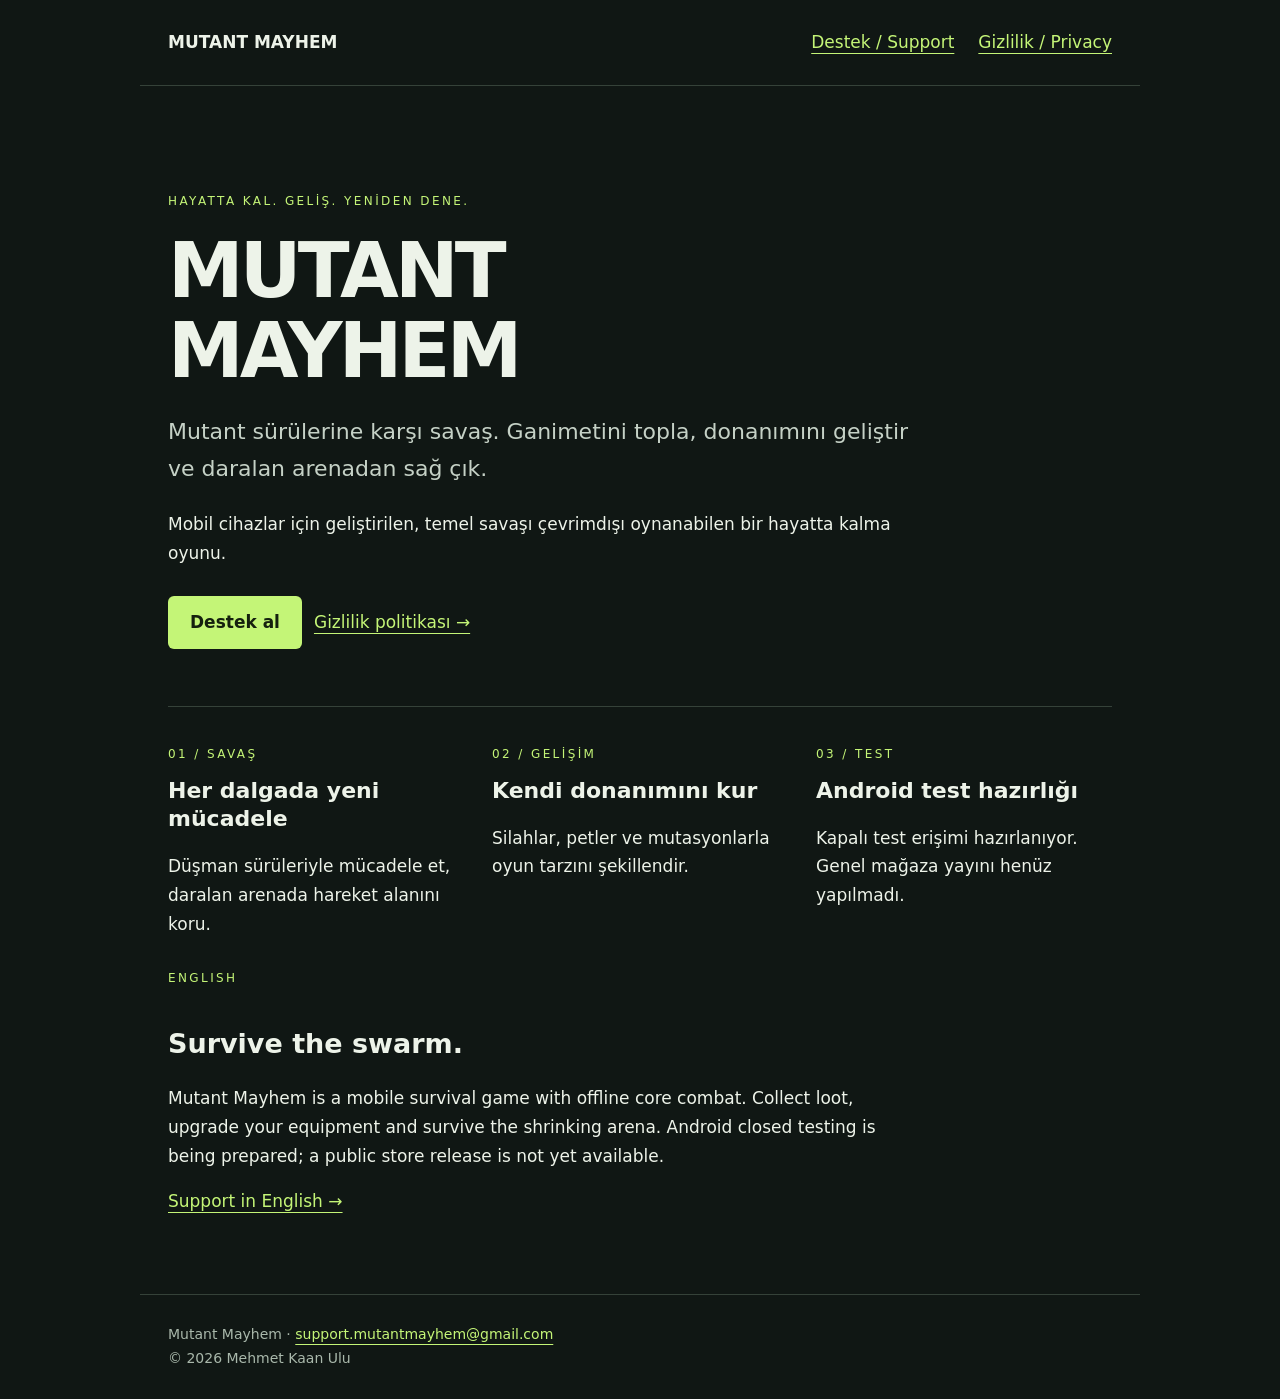
==== index.html @ 4e713e4d "Publish Mutant Mayhem support and privacy website" ====
<!doctype html><html lang="tr"><head><meta charset="utf-8"><meta name="viewport" content="width=device-width,initial-scale=1"><meta name="referrer" content="no-referrer"><meta http-equiv="Content-Security-Policy" content="default-src 'none'; style-src 'self'; img-src 'self'; base-uri 'none'; form-action 'none'"><meta name="description" content="Mutant Mayhem resmi oyun, destek ve gizlilik sitesi."><title>Ana sayfa · Mutant Mayhem</title><link rel="stylesheet" href="site.css"></head><body><nav aria-label="Ana menü"><a href="index.html">MUTANT MAYHEM</a><a href="support.html">Destek / Support</a><a href="privacy.html">Gizlilik / Privacy</a></nav><main><div class="hero"><p class="eyebrow">Hayatta kal. Geliş. Yeniden dene.</p><h1>MUTANT<br>MAYHEM</h1><p class="lead">Mutant sürülerine karşı savaş. Ganimetini topla, donanımını geliştir ve daralan arenadan sağ çık.</p><p>Mobil cihazlar için geliştirilen, temel savaşı çevrimdışı oynanabilen bir hayatta kalma oyunu.</p><a class="button" href="support.html">Destek al</a><a href="privacy.html">Gizlilik politikası →</a></div><div class="grid"><div><p class="eyebrow">01 / Savaş</p><h2>Her dalgada yeni mücadele</h2><p>Düşman sürüleriyle mücadele et, daralan arenada hareket alanını koru.</p></div><div><p class="eyebrow">02 / Gelişim</p><h2>Kendi donanımını kur</h2><p>Silahlar, petler ve mutasyonlarla oyun tarzını şekillendir.</p></div><div><p class="eyebrow">03 / Test</p><h2>Android test hazırlığı</h2><p>Kapalı test erişimi hazırlanıyor. Genel mağaza yayını henüz yapılmadı.</p></div></div><section lang="en"><p class="eyebrow">English</p><h2>Survive the swarm.</h2><p>Mutant Mayhem is a mobile survival game with offline core combat. Collect loot, upgrade your equipment and survive the shrinking arena. Android closed testing is being prepared; a public store release is not yet available.</p><a href="support.html#en">Support in English →</a></section></main><footer>Mutant Mayhem · <a class="email" href="mailto:support.mutantmayhem@gmail.com">support.mutantmayhem@gmail.com</a><br>© 2026 Mehmet Kaan Ulu</footer></body></html>
---- site.css ----
*{box-sizing:border-box}html{scroll-behavior:smooth}body{margin:0;background:#101714;color:#edf3e9;font:17px/1.7 system-ui,sans-serif}a{color:#c4f577;text-underline-offset:5px}a:focus-visible{outline:3px solid #c4f577;outline-offset:5px}nav,main,footer{max-width:1000px;margin:auto;padding:28px}nav{display:flex;gap:24px;flex-wrap:wrap;border-bottom:1px solid #354239}nav a:first-child{margin-right:auto;font-weight:800;color:#edf3e9;text-decoration:none}.eyebrow{letter-spacing:.2em;text-transform:uppercase;font-size:12px;color:#c4f577}.hero{padding:65px 0 45px}h1{font-size:clamp(38px,7vw,76px);line-height:1.05;letter-spacing:-.05em;margin:20px 0}h2{font-size:27px;line-height:1.3;margin-top:38px}p{max-width:760px}.lead{font-size:22px;color:#c5d1c6}.button{display:inline-block;padding:12px 22px;background:#c4f577;color:#15200e;border-radius:6px;text-decoration:none;font-weight:700;margin:12px 12px 12px 0}.grid{display:grid;grid-template-columns:repeat(3,1fr);gap:28px;border-top:1px solid #354239;padding-top:25px}.grid h2{font-size:22px;margin-top:10px}article{max-width:780px}section+section{border-top:1px solid #354239;margin-top:55px;padding-top:20px}footer{margin-top:50px;border-top:1px solid #354239;color:#a9b8ab;font-size:14px}.email{overflow-wrap:anywhere}.meta{color:#a9b8ab;font-size:14px}@media(max-width:600px){nav,main,footer{padding:22px}.hero{padding:35px 0}.grid{grid-template-columns:1fr;gap:5px}nav{gap:15px}.lead{font-size:19px}}
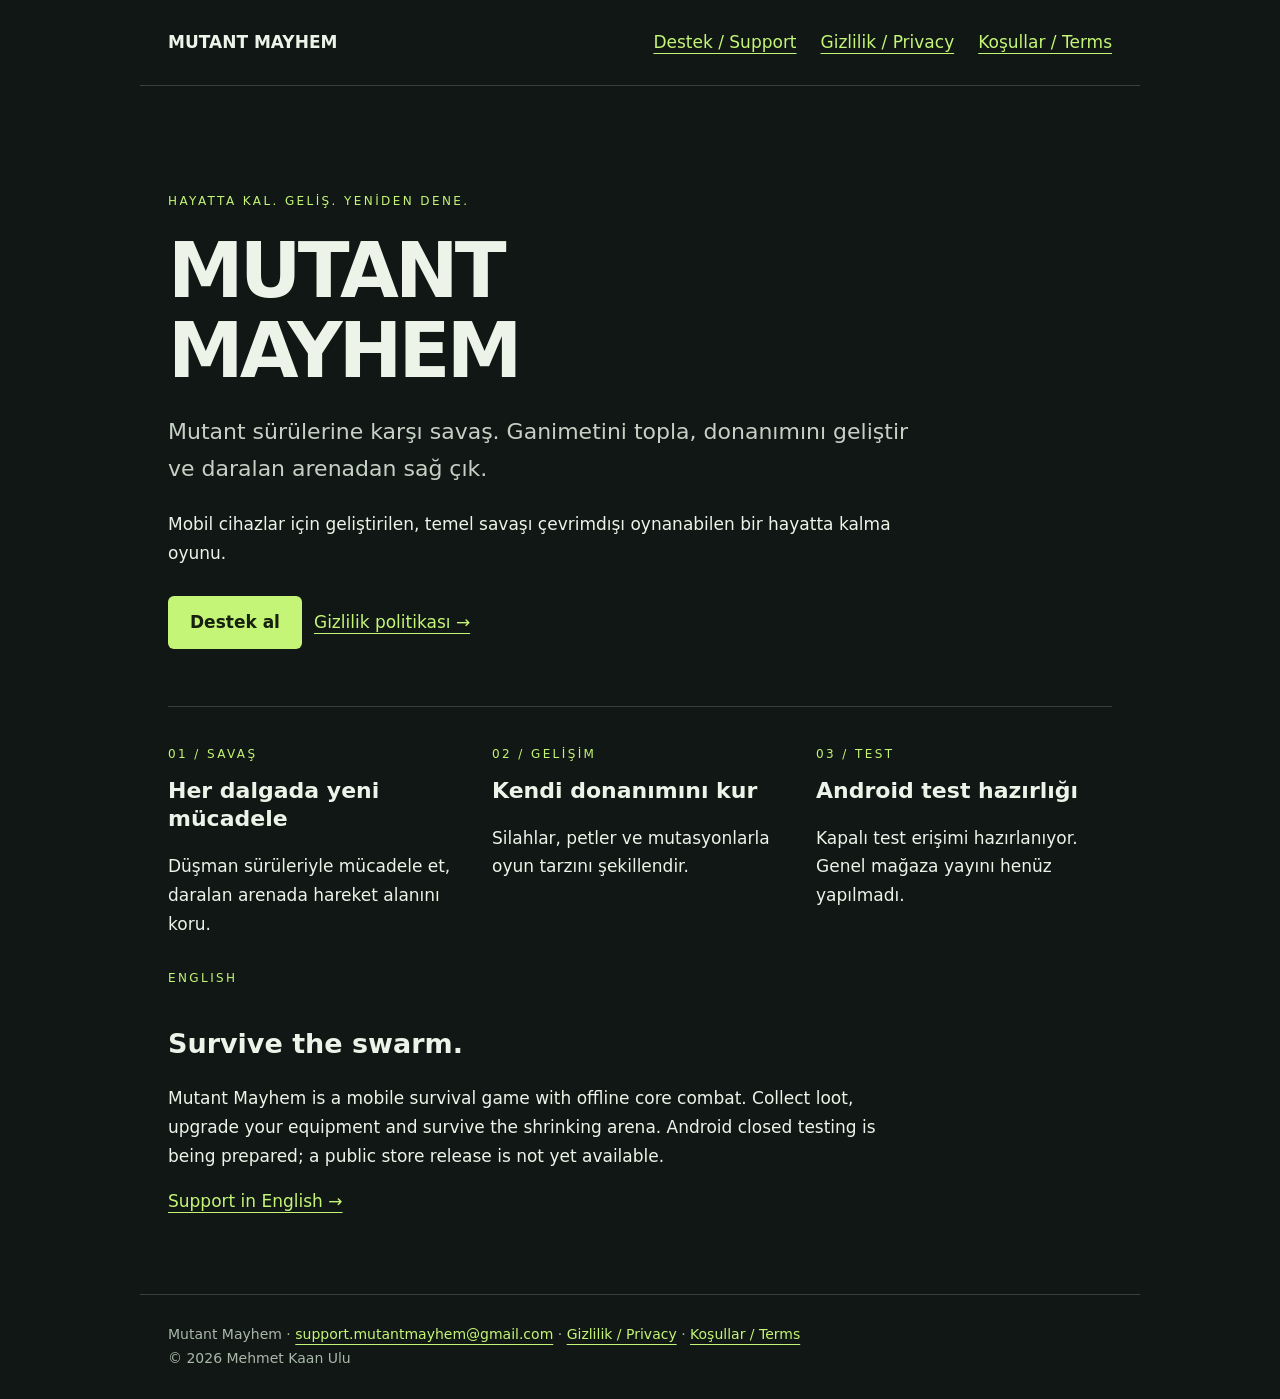
==== commit 51fa36ad: "Update privacy policy for cloud player service, add terms of service and in-app deletion steps Co-Au" ====
--- a/index.html
+++ b/index.html
@@ -1 +1 @@
-<!doctype html><html lang="tr"><head><meta charset="utf-8"><meta name="viewport" content="width=device-width,initial-scale=1"><meta name="referrer" content="no-referrer"><meta http-equiv="Content-Security-Policy" content="default-src 'none'; style-src 'self'; img-src 'self'; base-uri 'none'; form-action 'none'"><meta name="description" content="Mutant Mayhem resmi oyun, destek ve gizlilik sitesi."><title>Ana sayfa · Mutant Mayhem</title><link rel="stylesheet" href="site.css"></head><body><nav aria-label="Ana menü"><a href="index.html">MUTANT MAYHEM</a><a href="support.html">Destek / Support</a><a href="privacy.html">Gizlilik / Privacy</a></nav><main><div class="hero"><p class="eyebrow">Hayatta kal. Geliş. Yeniden dene.</p><h1>MUTANT<br>MAYHEM</h1><p class="lead">Mutant sürülerine karşı savaş. Ganimetini topla, donanımını geliştir ve daralan arenadan sağ çık.</p><p>Mobil cihazlar için geliştirilen, temel savaşı çevrimdışı oynanabilen bir hayatta kalma oyunu.</p><a class="button" href="support.html">Destek al</a><a href="privacy.html">Gizlilik politikası →</a></div><div class="grid"><div><p class="eyebrow">01 / Savaş</p><h2>Her dalgada yeni mücadele</h2><p>Düşman sürüleriyle mücadele et, daralan arenada hareket alanını koru.</p></div><div><p class="eyebrow">02 / Gelişim</p><h2>Kendi donanımını kur</h2><p>Silahlar, petler ve mutasyonlarla oyun tarzını şekillendir.</p></div><div><p class="eyebrow">03 / Test</p><h2>Android test hazırlığı</h2><p>Kapalı test erişimi hazırlanıyor. Genel mağaza yayını henüz yapılmadı.</p></div></div><section lang="en"><p class="eyebrow">English</p><h2>Survive the swarm.</h2><p>Mutant Mayhem is a mobile survival game with offline core combat. Collect loot, upgrade your equipment and survive the shrinking arena. Android closed testing is being prepared; a public store release is not yet available.</p><a href="support.html#en">Support in English →</a></section></main><footer>Mutant Mayhem · <a class="email" href="mailto:support.mutantmayhem@gmail.com">support.mutantmayhem@gmail.com</a><br>© 2026 Mehmet Kaan Ulu</footer></body></html>+<!doctype html><html lang="tr"><head><meta charset="utf-8"><meta name="viewport" content="width=device-width,initial-scale=1"><meta name="referrer" content="no-referrer"><meta http-equiv="Content-Security-Policy" content="default-src 'none'; style-src 'self'; img-src 'self'; base-uri 'none'; form-action 'none'"><meta name="description" content="Mutant Mayhem resmi oyun, destek ve gizlilik sitesi."><title>Ana sayfa · Mutant Mayhem</title><link rel="stylesheet" href="site.css"></head><body><nav aria-label="Ana menü"><a href="index.html">MUTANT MAYHEM</a><a href="support.html">Destek / Support</a><a href="privacy.html">Gizlilik / Privacy</a><a href="terms.html">Koşullar / Terms</a></nav><main><div class="hero"><p class="eyebrow">Hayatta kal. Geliş. Yeniden dene.</p><h1>MUTANT<br>MAYHEM</h1><p class="lead">Mutant sürülerine karşı savaş. Ganimetini topla, donanımını geliştir ve daralan arenadan sağ çık.</p><p>Mobil cihazlar için geliştirilen, temel savaşı çevrimdışı oynanabilen bir hayatta kalma oyunu.</p><a class="button" href="support.html">Destek al</a><a href="privacy.html">Gizlilik politikası →</a></div><div class="grid"><div><p class="eyebrow">01 / Savaş</p><h2>Her dalgada yeni mücadele</h2><p>Düşman sürüleriyle mücadele et, daralan arenada hareket alanını koru.</p></div><div><p class="eyebrow">02 / Gelişim</p><h2>Kendi donanımını kur</h2><p>Silahlar, petler ve mutasyonlarla oyun tarzını şekillendir.</p></div><div><p class="eyebrow">03 / Test</p><h2>Android test hazırlığı</h2><p>Kapalı test erişimi hazırlanıyor. Genel mağaza yayını henüz yapılmadı.</p></div></div><section lang="en"><p class="eyebrow">English</p><h2>Survive the swarm.</h2><p>Mutant Mayhem is a mobile survival game with offline core combat. Collect loot, upgrade your equipment and survive the shrinking arena. Android closed testing is being prepared; a public store release is not yet available.</p><a href="support.html#en">Support in English →</a></section></main><footer>Mutant Mayhem · <a class="email" href="mailto:support.mutantmayhem@gmail.com">support.mutantmayhem@gmail.com</a> · <a href="privacy.html">Gizlilik / Privacy</a> · <a href="terms.html">Koşullar / Terms</a><br>© 2026 Mehmet Kaan Ulu</footer></body></html>
--- a/site.css
+++ b/site.css
@@ -1 +1 @@
-*{box-sizing:border-box}html{scroll-behavior:smooth}body{margin:0;background:#101714;color:#edf3e9;font:17px/1.7 system-ui,sans-serif}a{color:#c4f577;text-underline-offset:5px}a:focus-visible{outline:3px solid #c4f577;outline-offset:5px}nav,main,footer{max-width:1000px;margin:auto;padding:28px}nav{display:flex;gap:24px;flex-wrap:wrap;border-bottom:1px solid #354239}nav a:first-child{margin-right:auto;font-weight:800;color:#edf3e9;text-decoration:none}.eyebrow{letter-spacing:.2em;text-transform:uppercase;font-size:12px;color:#c4f577}.hero{padding:65px 0 45px}h1{font-size:clamp(38px,7vw,76px);line-height:1.05;letter-spacing:-.05em;margin:20px 0}h2{font-size:27px;line-height:1.3;margin-top:38px}p{max-width:760px}.lead{font-size:22px;color:#c5d1c6}.button{display:inline-block;padding:12px 22px;background:#c4f577;color:#15200e;border-radius:6px;text-decoration:none;font-weight:700;margin:12px 12px 12px 0}.grid{display:grid;grid-template-columns:repeat(3,1fr);gap:28px;border-top:1px solid #354239;padding-top:25px}.grid h2{font-size:22px;margin-top:10px}article{max-width:780px}section+section{border-top:1px solid #354239;margin-top:55px;padding-top:20px}footer{margin-top:50px;border-top:1px solid #354239;color:#a9b8ab;font-size:14px}.email{overflow-wrap:anywhere}.meta{color:#a9b8ab;font-size:14px}@media(max-width:600px){nav,main,footer{padding:22px}.hero{padding:35px 0}.grid{grid-template-columns:1fr;gap:5px}nav{gap:15px}.lead{font-size:19px}}+*{box-sizing:border-box}html{scroll-behavior:smooth}body{margin:0;background:#101714;color:#edf3e9;font:17px/1.7 system-ui,sans-serif}a{color:#c4f577;text-underline-offset:5px}a:focus-visible{outline:3px solid #c4f577;outline-offset:5px}nav,main,footer{max-width:1000px;margin:auto;padding:28px}nav{display:flex;gap:24px;flex-wrap:wrap;border-bottom:1px solid #354239}nav a:first-child{margin-right:auto;font-weight:800;color:#edf3e9;text-decoration:none}.eyebrow{letter-spacing:.2em;text-transform:uppercase;font-size:12px;color:#c4f577}.hero{padding:65px 0 45px}h1{font-size:clamp(38px,7vw,76px);line-height:1.05;letter-spacing:-.05em;margin:20px 0}h2{font-size:27px;line-height:1.3;margin-top:38px}p{max-width:760px}.lead{font-size:22px;color:#c5d1c6}.button{display:inline-block;padding:12px 22px;background:#c4f577;color:#15200e;border-radius:6px;text-decoration:none;font-weight:700;margin:12px 12px 12px 0}.grid{display:grid;grid-template-columns:repeat(3,1fr);gap:28px;border-top:1px solid #354239;padding-top:25px}.grid h2{font-size:22px;margin-top:10px}article{max-width:780px}section+section{border-top:1px solid #354239;margin-top:55px;padding-top:20px}footer{margin-top:50px;border-top:1px solid #354239;color:#a9b8ab;font-size:14px}.email{overflow-wrap:anywhere}ul{max-width:760px;padding-left:22px}li{margin:6px 0}.meta{color:#a9b8ab;font-size:14px}@media(max-width:600px){nav,main,footer{padding:22px}.hero{padding:35px 0}.grid{grid-template-columns:1fr;gap:5px}nav{gap:15px}.lead{font-size:19px}}
